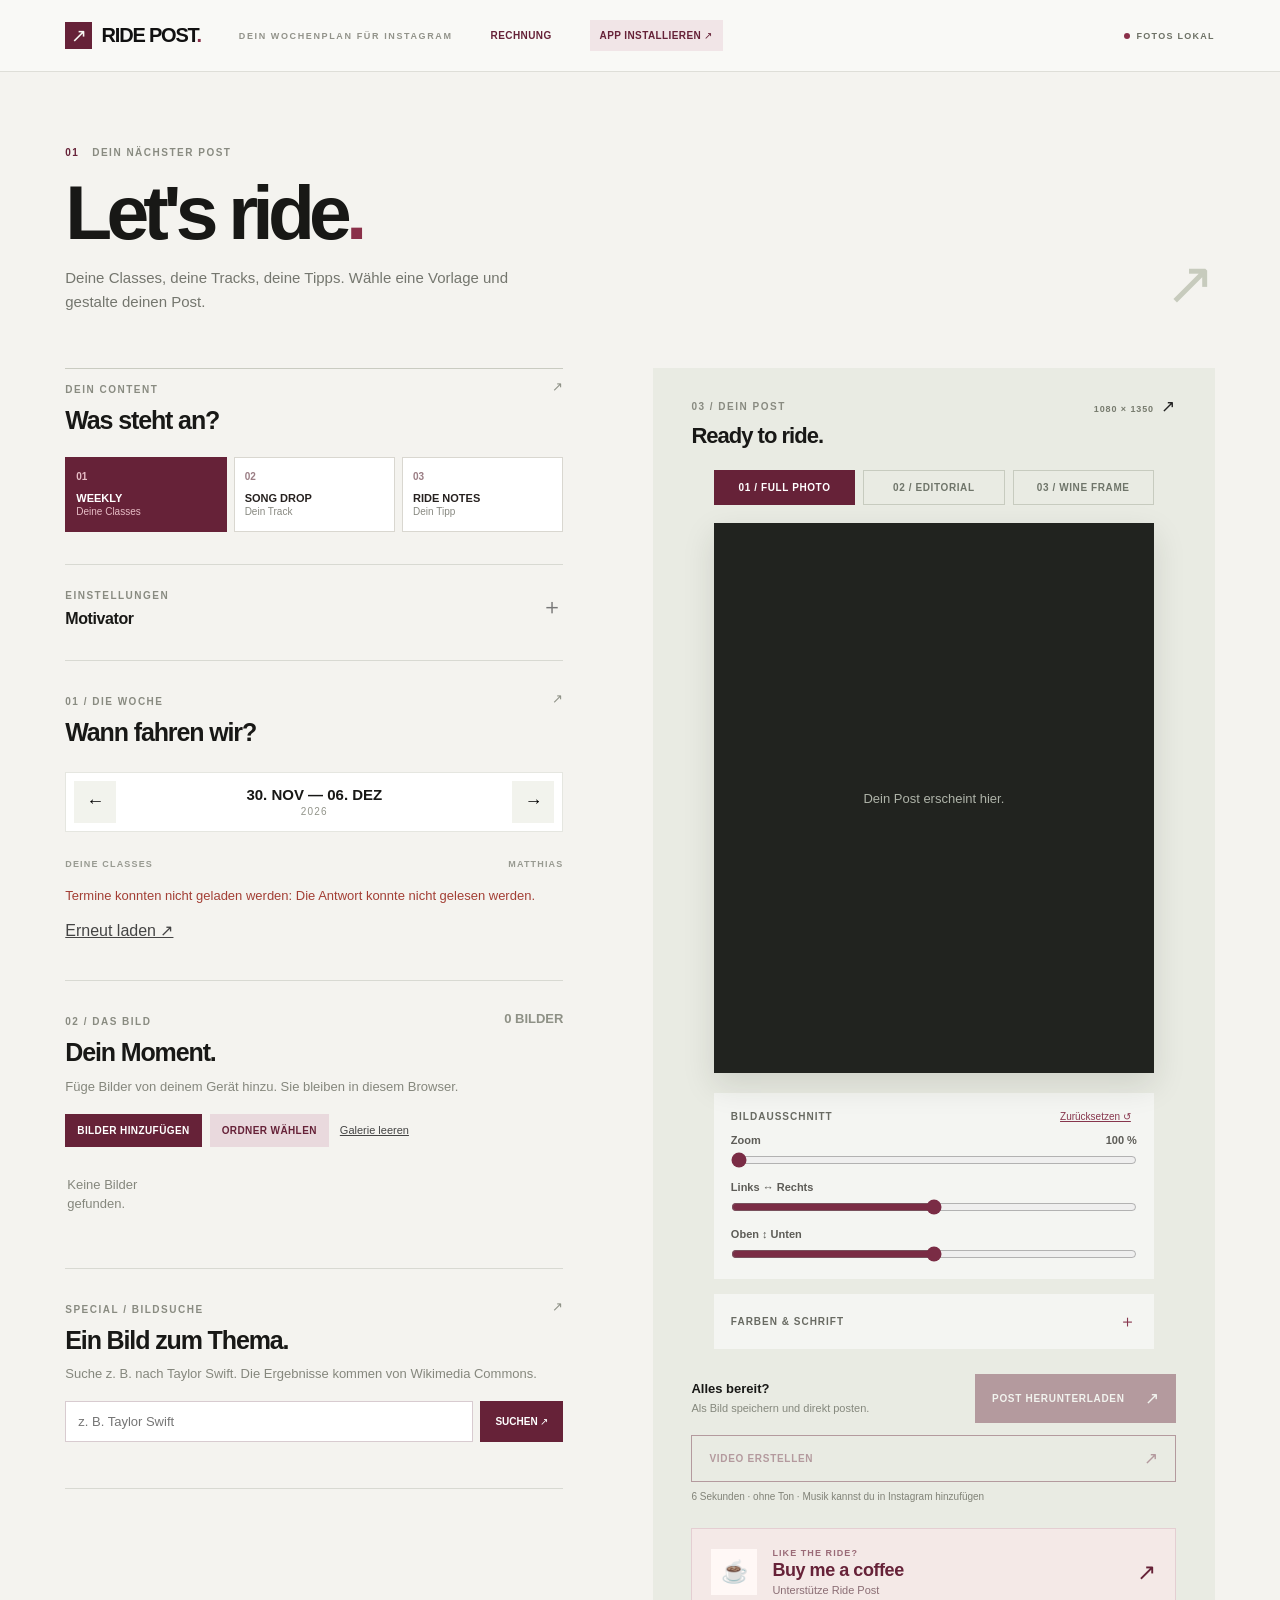
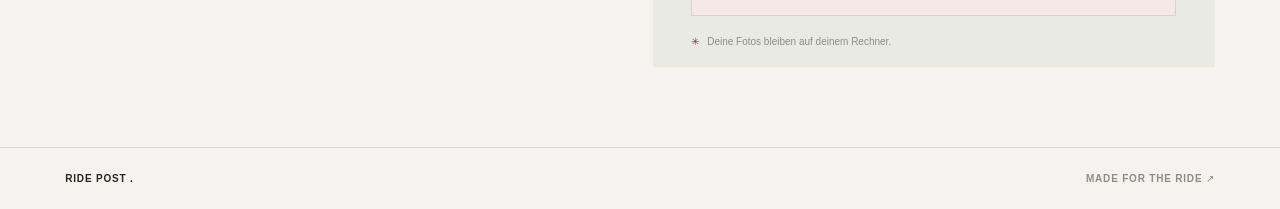
==== index.html @ 9e7bc8d4 "Build Ride Post and browser-only invoice generator" ====
<!doctype html>
<html lang="de">
<head>
  <meta charset="utf-8">
  <meta name="viewport" content="width=device-width, initial-scale=1">
  <meta name="theme-color" content="#111111">
  <meta name="apple-mobile-web-app-capable" content="yes">
  <meta name="apple-mobile-web-app-title" content="Ride Post">
  <link rel="manifest" href="/manifest.webmanifest">
  <link rel="apple-touch-icon" href="/assets/apple-touch-icon.png">
  <title>Ride Post — Dein Wochenplan</title>
  <link rel="stylesheet" href="styles.css">
  <script src="app.js" defer></script>
</head>
<body>
  <header class="topbar"><a class="brand" href="/" aria-label="Ride Post Startseite"><span class="brand-icon">↗</span> RIDE POST<span class="brand-dot">.</span></a><span class="topbar-note">DEIN WOCHENPLAN FÜR INSTAGRAM</span><a class="top-invoice" href="/invoice">RECHNUNG</a><button class="install-button" id="install-app" type="button">APP INSTALLIEREN ↗</button><span class="local-badge"><span></span> FOTOS LOKAL</span></header>
  <dialog id="install-dialog" class="install-dialog"><div class="install-dialog-head"><span class="step">RIDE POST AUF DEINEM HANDY</span><button id="install-close" type="button" aria-label="Schließen">×</button></div><h2>Immer ready to ride.</h2><p>Auf dem iPhone in <strong>Safari</strong> öffnen, auf <strong>Teilen</strong> tippen und <strong>„Zum Home-Bildschirm“</strong> wählen.</p><p class="settings-hint">Bereits im Browser gespeicherte Fotos sind in der installierten App eventuell nicht verfügbar. Du kannst sie dort erneut auswählen.</p><button id="install-ok" class="settings-save" type="button">VERSTANDEN</button></dialog>
  <main class="workspace">
    <section class="intro"><div><p class="eyebrow"><span>01</span> &nbsp; DEIN NÄCHSTER POST</p><h1>Let's ride<span>.</span></h1><p class="intro-copy">Deine Classes, deine Tracks, deine Tipps. Wähle eine Vorlage und gestalte deinen Post.</p></div><div class="intro-mark" aria-hidden="true">↗</div></section>
    <div class="main-grid">
      <section class="controls" aria-label="Post gestalten">
        <div class="panel content-panel"><div class="panel-head"><div><span class="step">DEIN CONTENT</span><h2>Was steht an?</h2></div><span class="panel-icon">↗</span></div><div class="content-selector" role="group" aria-label="Content-Vorlage auswählen"><button type="button" id="mode-week" aria-pressed="true"><strong>01</strong><span>WEEKLY<br><small>Deine Classes</small></span></button><button type="button" id="mode-song" aria-pressed="false"><strong>02</strong><span>SONG DROP<br><small>Dein Track</small></span></button><button type="button" id="mode-ride" aria-pressed="false"><strong>03</strong><span>RIDE NOTES<br><small>Dein Tipp</small></span></button></div></div>
        <details class="settings panel" id="settings-panel"><summary><span><span class="step">EINSTELLUNGEN</span><strong>Motivator</strong></span><span>＋</span></summary><form id="settings-form"><label for="instructor">Motivator suchen</label><input id="instructor" type="search" placeholder="Name eingeben …" autocomplete="off"><p class="settings-hint" id="instructor-status">Motivatoren werden geladen …</p><label class="sr-only" for="instructor-options">Motivator auswählen</label><select id="instructor-options" class="instructor-list" size="5" aria-describedby="instructor-status"></select><button type="button" id="reload-instructors" class="text-button">Liste erneut laden ↗</button><p class="settings-hint">Klicke auf einen Namen, um den Wochenplan zu laden. Deine Auswahl bleibt in diesem Browser gespeichert.</p><button class="settings-save" type="submit">MOTIVATOR ÜBERNEHMEN ↗</button><p class="settings-hint" id="settings-status" aria-live="polite"></p></form></details>
        <div class="panel week-panel" id="week-panel"><div class="panel-head"><div><span class="step">01 / DIE WOCHE</span><h2>Wann fahren wir?</h2></div><span class="panel-icon">↗</span></div><div class="week-selector"><button id="prev-week" class="arrow" aria-label="Vorherige Woche">←</button><div><span id="week-label" class="week-label">Woche wird geladen …</span><span id="week-year" class="week-year"></span></div><button id="next-week" class="arrow" aria-label="Nächste Woche">→</button></div><div class="events-heading"><span>DEINE CLASSES</span><span id="instructor-label">MATTHIAS</span></div><div id="events" class="event-list" aria-live="polite"><p class="notice">Termine werden geladen …</p></div><button id="retry" class="text-button" type="button" hidden>Erneut laden ↗</button></div>
        <div class="panel story-panel" id="story-panel" hidden><div class="panel-head"><div><span class="step" id="story-step">01 / DEIN TRACK</span><h2 id="story-heading">What’s on repeat?</h2></div><span class="panel-icon">↗</span></div><p class="panel-copy" id="story-intro">Verrate uns den Track, den du gerade feierst.</p><label id="story-title-label" for="story-title">Track / Remix</label><input type="text" id="story-title" maxlength="90" placeholder="Tracktitel oder Remix"><label id="story-subtitle-label" for="story-subtitle">Artist / Remix von</label><input type="text" id="story-subtitle" maxlength="75" placeholder="Artist oder Remix-Credit"><label id="story-body-label" for="story-body">Deine Notiz</label><textarea id="story-body" maxlength="180" rows="3" placeholder="Was macht den Track besonders?"></textarea><label for="story-cta">Abschluss <span>optional</span></label><input type="text" id="story-cta" maxlength="45" placeholder="z. B. SAVE THIS TRACK"><p class="settings-hint" id="story-help">Die Angaben kannst du frei ändern. Füge beim Posten den Musik- oder Remix-Credit hinzu.</p></div>
        <div class="panel photo-panel"><div class="panel-head"><div><span class="step">02 / DAS BILD</span><h2>Dein Moment.</h2></div><span id="photo-count" class="panel-icon">—</span></div><p class="panel-copy">Füge Bilder von deinem Gerät hinzu. Sie bleiben in diesem Browser.</p><div class="photo-actions"><label class="file-button">BILDER HINZUFÜGEN <input id="file-input" type="file" accept="image/jpeg,image/png,image/webp" multiple></label><label class="file-button secondary">ORDNER WÄHLEN <input id="folder-input" type="file" accept="image/jpeg,image/png,image/webp" multiple webkitdirectory></label><button type="button" id="clear-photos" class="text-button">Galerie leeren</button></div><div id="photos" class="photo-grid" aria-label="Foto auswählen"><p class="notice">Bilder werden geladen …</p></div><p id="photo-status" class="photo-status" aria-live="polite"></p></div>
        <div class="panel special-panel"><div class="panel-head"><div><span class="step">SPECIAL / BILDSUCHE</span><h2>Ein Bild zum Thema.</h2></div><span class="panel-icon">↗</span></div><p class="panel-copy">Suche z. B. nach Taylor Swift. Die Ergebnisse kommen von Wikimedia Commons.</p><form id="commons-form" class="commons-form"><label class="sr-only" for="commons-query">Bildthema</label><input id="commons-query" type="search" placeholder="z. B. Taylor Swift" maxlength="120" required><button type="submit">SUCHEN ↗</button></form><p class="settings-hint" id="commons-status" aria-live="polite"></p><div id="commons-results" class="photo-grid commons-results" aria-label="Suchergebnisse"></div><div id="commons-credit" class="commons-credit" hidden><strong id="commons-credit-title"></strong><span id="commons-credit-info"></span><a id="commons-credit-link" target="_blank" rel="noopener noreferrer">Quelle &amp; Lizenz ansehen ↗</a><button id="commons-copy" type="button" class="text-button">Quellenangabe kopieren</button><small>Bitte die Lizenzbedingungen des gewählten Bildes vor dem Posten prüfen.</small></div></div>
      </section>
      <section class="preview-column" aria-label="Post Vorschau"><div class="preview-top"><div><span class="step">03 / DEIN POST</span><h2>Ready to ride.</h2></div><span class="format-tag">1080 × 1350 <span>↗</span></span></div><div class="design-selector" role="group" aria-label="Post-Design auswählen"><button type="button" id="design-dark" aria-pressed="true">01 / FULL PHOTO</button><button type="button" id="design-light" aria-pressed="false">02 / EDITORIAL</button><button type="button" id="design-frame" aria-pressed="false">03 / WINE FRAME</button></div><button type="button" id="wording-next" class="wording-button" hidden>ÜBERSCHRIFT WECHSELN ↻</button><div class="preview-frame"><canvas id="post" width="1080" height="1350" aria-label="Vorschau des Instagram-Posts"></canvas><div id="canvas-placeholder" class="canvas-placeholder">Dein Post erscheint hier.</div></div><div class="image-controls" aria-label="Bildausschnitt anpassen"><div class="image-controls-head"><strong>BILDAUSSCHNITT</strong><button id="image-reset" type="button">Zurücksetzen ↺</button></div><label for="image-zoom">Zoom <output id="zoom-value">100 %</output></label><input type="range" id="image-zoom" min="100" max="300" value="100" step="1"><label for="image-x">Links ↔ Rechts</label><input type="range" id="image-x" min="-100" max="100" value="0" step="1"><label for="image-y">Oben ↕ Unten</label><input type="range" id="image-y" min="-100" max="100" value="0" step="1"></div><details class="custom-panel" id="custom-panel"><summary><span>FARBEN &amp; SCHRIFT</span><span>＋</span></summary><div class="custom-body"><label for="font-choice">Schriftart</label><select id="font-choice"><option value="modern">Modern</option><option value="serif">Editorial Serif</option><option value="condensed">Sportlich</option><option value="rounded">Soft</option></select><div class="color-grid"><label for="color-ink"><span>Dunkle Schrift / Rahmen</span><input type="color" id="color-ink" value="#6d2339"></label><label for="color-light"><span>Helle Schrift</span><input type="color" id="color-light" value="#f4dfda"></label><label for="color-accent"><span>Akzent</span><input type="color" id="color-accent" value="#e6b1bd"></label><label for="color-paper"><span>Editorial-Hintergrund</span><input type="color" id="color-paper" value="#f4f3ed"></label></div><button id="custom-reset" type="button">Gestaltung zurücksetzen ↺</button><p>Farben und Schrift werden in diesem Browser gespeichert.</p></div></details><div class="download-row"><div class="download-copy"><strong>Alles bereit?</strong><span>Als Bild speichern und direkt posten.</span></div><button id="download" class="primary-button" disabled>POST HERUNTERLADEN <span>↗</span></button></div><div class="video-export"><button id="video-download" class="video-button" type="button" disabled>VIDEO ERSTELLEN <span>↗</span></button><p id="video-status" aria-live="polite">6 Sekunden · ohne Ton · Musik kannst du in Instagram hinzufügen</p></div><a class="coffee-card" href="https://buymeacoffee.com/mholetsgo" target="_blank" rel="noopener noreferrer"><span class="coffee-cup" aria-hidden="true">☕</span><span class="coffee-card-text"><small>LIKE THE RIDE?</small><strong>Buy me a coffee</strong><span>Unterstütze Ride Post</span></span><span class="coffee-arrow" aria-hidden="true">↗</span></a><p class="privacy-note"><span>✳</span> Deine Fotos bleiben auf deinem Rechner.</p></section>
    </div>
  </main>
  <footer><span>RIDE POST <span class="brand-dot">.</span></span><span>MADE FOR THE RIDE ↗</span></footer>
<script src="/install.js" defer></script>
</body>
</html>
---- styles.css ----
:root{font-family:Inter,-apple-system,BlinkMacSystemFont,"Segoe UI",sans-serif;color:#181816;background:#f4f3ef;font-synthesis:none}*{box-sizing:border-box}body{margin:0}button{font:inherit}button:focus-visible{outline:3px solid #bcff63;outline-offset:3px}.topbar{height:72px;padding:0 5.1%;display:flex;align-items:center;border-bottom:1px solid #deded8;background:#f9f9f6;gap:38px}.brand{font-weight:900;letter-spacing:-.06em;font-size:20px;color:#111;text-decoration:none;white-space:nowrap}.brand-icon{font-size:19px;display:inline-flex;align-items:center;justify-content:center;color:#f8f8f3;background:#171714;width:27px;height:27px;letter-spacing:0;margin-right:5px}.brand-dot{color:#86ad47}.topbar-note{font-size:9px;letter-spacing:.18em;font-weight:700;color:#92938a}.local-badge{margin-left:auto;font-size:9px;letter-spacing:.14em;font-weight:800;color:#6e7266;display:flex;align-items:center;gap:7px}.local-badge span{width:6px;height:6px;background:#a3cf67;border-radius:50%}.workspace{max-width:1430px;margin:auto;padding:65px 5.1% 80px}.intro{display:flex;align-items:end;justify-content:space-between;margin-bottom:54px}.eyebrow,.step{font-size:10px;letter-spacing:.15em;font-weight:800;color:#898b81}.eyebrow span{color:#1b1c18}.intro h1{font-size:clamp(52px,6vw,89px);line-height:.94;letter-spacing:-.075em;margin:18px 0 18px;font-weight:800}.intro h1 span{color:#a2c670}.intro-copy{font-size:15px;color:#74766e;line-height:1.6;margin:0;max-width:490px}.intro-mark{font-size:60px;color:#c7cbbd;line-height:1}.main-grid{display:grid;grid-template-columns:minmax(350px,.94fr) minmax(410px,1.06fr);gap:clamp(35px,7vw,100px);align-items:start}.controls{border-top:1px solid #c9cbc1}.panel{padding:30px 0 32px;border-bottom:1px solid #d8d9d2}.panel-head,.preview-top{display:flex;justify-content:space-between;align-items:start}.panel h2,.preview-top h2{font-size:25px;letter-spacing:-.045em;margin:10px 0 0;line-height:1.1}.panel-icon{font-size:13px;font-weight:800;color:#8e9186}.week-selector{display:flex;align-items:center;justify-content:space-between;background:#fff;margin-top:25px;padding:8px;border:1px solid #e5e6e0}.week-selector>div{text-align:center;display:flex;flex-direction:column;gap:3px}.week-label{font-size:15px;font-weight:750}.week-year{font-size:10px;color:#92948a;letter-spacing:.12em}.arrow{border:0;width:42px;height:42px;background:#f2f3ed;cursor:pointer;font-size:18px}.arrow:hover{background:#e5e9dc}.events-heading{display:flex;justify-content:space-between;font-size:9px;letter-spacing:.13em;color:#989a91;font-weight:800;padding:27px 0 9px}.event-row{padding:14px 0;border-top:1px solid #dedfd8;display:grid;grid-template-columns:47px 1fr auto;align-items:center;gap:14px}.event-date{font-weight:800;font-size:13px}.event-date span{display:block;color:#9b9d94;font-size:10px;font-weight:700;text-transform:uppercase;margin-top:3px}.event-main{font-size:13px;font-weight:750}.event-main small{display:block;font-size:11px;font-weight:500;color:#8b8d83;margin-top:5px}.event-time{font-size:13px;font-weight:800;white-space:nowrap}.notice{font-size:13px;line-height:1.5;color:#85877d;margin:8px 0}.notice.error{color:#a33f35}.text-button{border:0;background:none;text-decoration:underline;padding:8px 0;cursor:pointer;color:#444}.panel-copy{font-size:13px;color:#85877d;margin:12px 0 20px}.photo-grid{display:grid;grid-template-columns:repeat(5,minmax(0,1fr));gap:7px;max-height:260px;overflow:auto;padding:2px}.photo-button{display:block;position:relative;border:0;background:#ddd;aspect-ratio:1;cursor:pointer;padding:0;overflow:hidden}.photo-button img{width:100%;height:100%;object-fit:cover;display:block}.photo-button[aria-pressed="true"]{outline:3px solid #a5c779;outline-offset:-3px}.photo-button[aria-pressed="true"]:after{content:'✓';position:absolute;right:4px;bottom:4px;font-size:12px;font-weight:900;background:#b5db85;width:20px;height:20px;display:grid;place-items:center}.photo-status{font-size:11px;color:#85877d;margin:12px 0 0;line-height:1.5}.preview-column{background:#e9ebe3;padding:28px clamp(20px,3vw,45px) 20px}.preview-top{margin-bottom:24px}.preview-top h2{font-size:22px}.format-tag{font-size:9px;letter-spacing:.1em;font-weight:800;color:#777b6e;white-space:nowrap}.format-tag span{font-size:17px;color:#222;margin-left:4px}.preview-frame{position:relative;width:min(100%,440px);margin:auto;box-shadow:0 12px 30px #20251520;background:#222;aspect-ratio:4/5}.preview-frame canvas{display:block;width:100%;height:100%;object-fit:contain}.canvas-placeholder{position:absolute;inset:0;display:grid;place-items:center;color:#aeb3a8;font-size:13px;pointer-events:none;background:#21231f}.canvas-placeholder[hidden]{display:none}.download-row{display:flex;gap:14px;justify-content:space-between;align-items:center;margin-top:25px}.download-copy{display:flex;flex-direction:column;gap:5px}.download-copy strong{font-size:13px}.download-copy span{font-size:11px;line-height:1.4;color:#85887d}.primary-button{border:0;display:flex;align-items:center;justify-content:space-between;gap:20px;background:#181a16;color:#fff;padding:16px 17px;font-size:10px;font-weight:800;letter-spacing:.07em;cursor:pointer;white-space:nowrap}.primary-button:hover:not(:disabled){background:#394434}.primary-button span{font-size:17px;line-height:1}.primary-button:disabled{opacity:.4;cursor:not-allowed}.privacy-note{font-size:10px;color:#8b8e81;margin:20px 0 0}.privacy-note span{color:#79a84d;margin-right:5px}footer{padding:25px 5.1%;border-top:1px solid #d9d9d1;display:flex;justify-content:space-between;font-size:10px;font-weight:800;letter-spacing:.08em;color:#8c8e85}footer span:first-child{color:#252620}@media(max-width:840px){.workspace{padding-top:45px}.main-grid{grid-template-columns:1fr;gap:38px}.intro{margin-bottom:35px}.intro-mark{font-size:45px}.preview-column{max-width:600px;width:100%;margin:auto}.topbar-note{display:none}.photo-grid{grid-template-columns:repeat(6,minmax(0,1fr))}}@media(max-width:450px){.topbar{height:60px}.workspace{padding:38px 5% 55px}.intro h1{font-size:53px}.intro-mark{display:none}.download-row{align-items:stretch;flex-direction:column}.primary-button{width:100%}.photo-grid{grid-template-columns:repeat(4,minmax(0,1fr))}}
:root{color-scheme:light}.settings{padding-top:20px}.settings summary{list-style:none;cursor:pointer;display:flex;justify-content:space-between;align-items:center}.settings summary::-webkit-details-marker{display:none}.settings summary strong{display:block;margin-top:7px;font-size:16px;letter-spacing:-.025em}.settings summary>span:last-child{font-size:22px;color:#777}.settings[open] summary>span:last-child{transform:rotate(45deg)}.settings form{padding-top:22px}.settings label{display:block;margin:15px 0 7px;font-size:12px;font-weight:750}.settings label span{font-weight:400;color:#85877d}.settings select,.settings textarea{display:block;width:100%;border:1px solid #d8d9d2;background:#fff;color:#181816;border-radius:0;padding:11px;font:13px -apple-system,BlinkMacSystemFont,"Segoe UI",sans-serif}.settings textarea{resize:vertical;line-height:1.5}.settings select:focus-visible,.settings textarea:focus-visible{outline:3px solid #bcff63;outline-offset:2px}.settings-hint{font-size:11px;line-height:1.5;color:#777a70;margin:8px 0}.settings-save{border:0;background:#181a16;color:white;padding:12px 15px;font-size:10px;letter-spacing:.06em;font-weight:800;cursor:pointer}.settings-save:disabled{opacity:.4;cursor:wait}.design-selector{display:flex;gap:8px;margin:-2px auto 18px;width:min(100%,440px)}.design-selector button{flex:1;border:1px solid #c7cbbf;background:transparent;color:#6f756a;padding:11px 8px;font-size:10px;font-weight:800;letter-spacing:.06em;cursor:pointer}.design-selector button[aria-pressed="true"]{background:#1c1e1a;border-color:#1c1e1a;color:white}
.brand-dot,.intro h1 span{color:#8a3049}.brand-icon{background:#662238}.local-badge span{background:#8a3049}.eyebrow span{color:#662238}.photo-button[aria-pressed="true"]{outline-color:#8a3049}.photo-button[aria-pressed="true"]:after{background:#e4c3ca;color:#662238}.privacy-note span{color:#8a3049}.settings-save,.design-selector button[aria-pressed="true"]{background:#662238;border-color:#662238}.primary-button{background:#662238}.primary-button:hover:not(:disabled){background:#87364d}.arrow:hover{background:#ecdde0}.sr-only{position:absolute;width:1px;height:1px;padding:0;margin:-1px;overflow:hidden;clip:rect(0,0,0,0);white-space:nowrap;border:0}.commons-form{display:flex;gap:7px}.commons-form input{width:100%;min-width:0;border:1px solid #d8cbd0;background:white;padding:12px;font:13px -apple-system,BlinkMacSystemFont,"Segoe UI",sans-serif}.commons-form button{border:0;background:#662238;color:#fff;white-space:nowrap;padding:10px 15px;font-size:10px;font-weight:800;cursor:pointer}.commons-results{margin-top:10px}.commons-credit{display:flex;flex-direction:column;gap:5px;margin-top:15px;padding:12px;border-left:3px solid #8a3049;background:#f3e9eb;font-size:11px;line-height:1.5;color:#684850}.commons-credit[hidden]{display:none}.commons-credit a{color:#662238;font-weight:700}.commons-credit .text-button{font-size:11px;text-align:left;padding:2px 0}.commons-credit small{color:#806c70}.special-search-link{display:block;padding:5px 0 0;border:0;background:transparent;color:#87364d;text-decoration:underline;font:inherit;font-size:10px;cursor:pointer}
.settings input[list]{display:block;width:100%;border:1px solid #d8d9d2;background:#fff;color:#181816;border-radius:0;padding:11px;font:13px -apple-system,BlinkMacSystemFont,"Segoe UI",sans-serif}.settings input[list]:focus-visible{outline:3px solid #bcff63;outline-offset:2px}
.photo-actions{display:flex;flex-wrap:wrap;gap:8px;align-items:center;margin:0 0 18px}.file-button{display:inline-flex;align-items:center;cursor:pointer;background:#662238;color:#fff;padding:11px 12px;font-size:10px;font-weight:800;letter-spacing:.04em}.file-button.secondary{background:#e9d9dd;color:#662238}.file-button input{position:absolute;width:1px;height:1px;opacity:0;overflow:hidden}.file-button:focus-within{outline:3px solid #bcff63;outline-offset:2px}.photo-actions .text-button{font-size:11px;padding-left:3px}

.wording-button{display:block;width:min(100%,440px);margin:-8px auto 14px;padding:5px 0;text-align:right;border:0;background:none;color:#87364d;font-size:10px;font-weight:800;letter-spacing:.04em;cursor:pointer}.wording-button[hidden]{display:none}
.settings input[type="search"]{display:block;width:100%;border:1px solid #d8d9d2;background:#fff;color:#181816;border-radius:0;padding:11px;font:13px -apple-system,BlinkMacSystemFont,"Segoe UI",sans-serif}.instructor-list{display:block;width:100%;min-height:160px;border:1px solid #d8d9d2;background:#fff;color:#181816;padding:4px;font:13px -apple-system,BlinkMacSystemFont,"Segoe UI",sans-serif}.instructor-list option{padding:8px 10px}.instructor-list option:checked{background:#662238;color:white}.image-controls{width:min(100%,440px);margin:20px auto 0;padding:17px;background:rgba(255,255,255,.54);display:grid;grid-template-columns:1fr;gap:6px}.image-controls-head{display:flex;align-items:center;justify-content:space-between;margin-bottom:5px}.image-controls-head strong{font-size:10px;letter-spacing:.1em;color:#686a62}.image-controls-head button{border:0;background:none;color:#87364d;font-size:10px;text-decoration:underline;cursor:pointer}.image-controls label{display:flex;justify-content:space-between;font-size:11px;font-weight:650;color:#5d5c57}.image-controls input[type="range"]{width:100%;margin:0 0 7px;accent-color:#7a2c45;cursor:pointer}.image-controls input[type="range"]:last-child{margin-bottom:0}
.custom-panel{width:min(100%,440px);margin:15px auto 0;background:rgba(255,255,255,.54)}.custom-panel summary{padding:16px 17px;list-style:none;cursor:pointer;display:flex;align-items:center;justify-content:space-between;font-size:10px;letter-spacing:.1em;font-weight:800;color:#686a62}.custom-panel summary::-webkit-details-marker{display:none}.custom-panel summary span:last-child{color:#87364d;font-size:17px}.custom-panel[open] summary span:last-child{transform:rotate(45deg)}.custom-body{padding:0 17px 16px}.custom-body>label{display:block;font-size:11px;font-weight:650;color:#5d5c57;margin-bottom:6px}.custom-body select{width:100%;padding:9px;border:1px solid #d8d9d2;background:#fff;color:#181816;font:13px -apple-system,BlinkMacSystemFont,"Segoe UI",sans-serif}.color-grid{display:grid;grid-template-columns:1fr 1fr;gap:9px;margin-top:16px}.color-grid label{display:flex;justify-content:space-between;align-items:center;gap:7px;padding:8px;background:#fff;font-size:10px;color:#5d5c57;line-height:1.3}.color-grid input[type="color"]{width:30px;height:30px;padding:1px;border:1px solid #d8d9d2;background:#fff;cursor:pointer;flex-shrink:0}.custom-body button{border:0;background:none;color:#87364d;padding:12px 0 0;font-size:10px;text-decoration:underline;cursor:pointer}.custom-body p{font-size:10px;line-height:1.4;color:#86877f;margin:10px 0 0}
.coffee-link{color:#7a2c45;text-decoration:none;font-size:10px;font-weight:800;letter-spacing:.07em;white-space:nowrap}.coffee-link:hover{text-decoration:underline}@media(max-width:450px){footer{flex-wrap:wrap;gap:16px}.coffee-link{order:3;width:100%}}
.content-panel{padding-top:10px}.content-selector{display:grid;grid-template-columns:repeat(3,minmax(0,1fr));gap:7px;margin-top:22px}.content-selector button{border:1px solid #d9d7d0;background:#fff;color:#26211f;text-align:left;padding:13px 10px;display:flex;flex-direction:column;gap:10px;cursor:pointer;min-width:0}.content-selector button strong{font-size:10px;color:#9b7e85}.content-selector button span{font-size:11px;font-weight:850;line-height:1.2}.content-selector button small{font-size:10px;font-weight:500;color:#888981}.content-selector button[aria-pressed="true"]{background:#662238;color:white;border-color:#662238}.content-selector button[aria-pressed="true"] strong,.content-selector button[aria-pressed="true"] small{color:#e6bcc5}.story-panel label{display:block;font-size:12px;font-weight:750;margin:15px 0 7px}.story-panel label span{font-weight:400;color:#85877d}.story-panel input,.story-panel textarea{display:block;width:100%;border:1px solid #d8d9d2;background:white;color:#181816;border-radius:0;padding:11px;font:13px -apple-system,BlinkMacSystemFont,"Segoe UI",sans-serif;line-height:1.5}.story-panel textarea{resize:vertical}.story-panel[hidden],.week-panel[hidden]{display:none}.video-export{width:100%;margin-top:12px}.video-button{width:100%;border:1px solid #662238;background:transparent;color:#662238;display:flex;justify-content:space-between;align-items:center;padding:14px 17px;font-size:10px;font-weight:800;letter-spacing:.07em;cursor:pointer}.video-button:hover:not(:disabled){background:#f1e5e7}.video-button:disabled{opacity:.4;cursor:not-allowed}.video-button span{font-size:17px;line-height:1}.video-export p{font-size:10px;color:#818378;line-height:1.5;margin:7px 0 0}@media(max-width:450px){.content-selector button{padding:10px 7px}.content-selector button span{font-size:10px}}
.coffee-card{display:flex;align-items:center;gap:15px;width:100%;margin-top:24px;padding:19px;background:#f4e9e7;border:1px solid #e4ced2;color:#662238;text-decoration:none;transition:background .15s,border-color .15s}.coffee-card:hover{background:#eddbdf;border-color:#cdaab2}.coffee-card:focus-visible{outline:3px solid #bcff63;outline-offset:3px}.coffee-cup{display:grid;place-items:center;width:46px;height:46px;flex-shrink:0;background:#fff8f6;font-size:22px}.coffee-card-text{display:flex;flex-direction:column;gap:3px}.coffee-card-text small{font-size:9px;font-weight:800;letter-spacing:.12em;color:#9a6b77}.coffee-card-text strong{font-size:18px;line-height:1.1;letter-spacing:-.025em}.coffee-card-text>span{font-size:11px;font-weight:500;color:#8a6d74}.coffee-arrow{margin-left:auto;font-size:23px;font-weight:700}
.top-invoice,.install-button{white-space:nowrap;color:#662238;font-size:10px;font-weight:800;text-decoration:none;letter-spacing:.04em}.install-button{background:#f1e5e7;border:0;padding:10px;cursor:pointer}.install-dialog{border:0;max-width:410px;padding:30px;color:#251c1f;box-shadow:0 20px 80px #0003}.install-dialog::backdrop{background:#24171dcc}.install-dialog h2{font-size:28px;letter-spacing:-.04em}.install-dialog p{font-size:14px;line-height:1.6}.install-dialog-head{display:flex;justify-content:space-between}.install-dialog-head button{border:0;background:none;font-size:24px;cursor:pointer}@media(max-width:840px){.topbar{gap:12px}.topbar-note{display:none}.top-invoice{margin-left:auto}.local-badge{display:none}}@media(max-width:450px){.topbar{padding-left:4%;padding-right:4%;gap:8px}.brand{font-size:13px}.install-button{font-size:9px;padding:8px}}@media(display-mode:standalone){.install-button{display:none}}
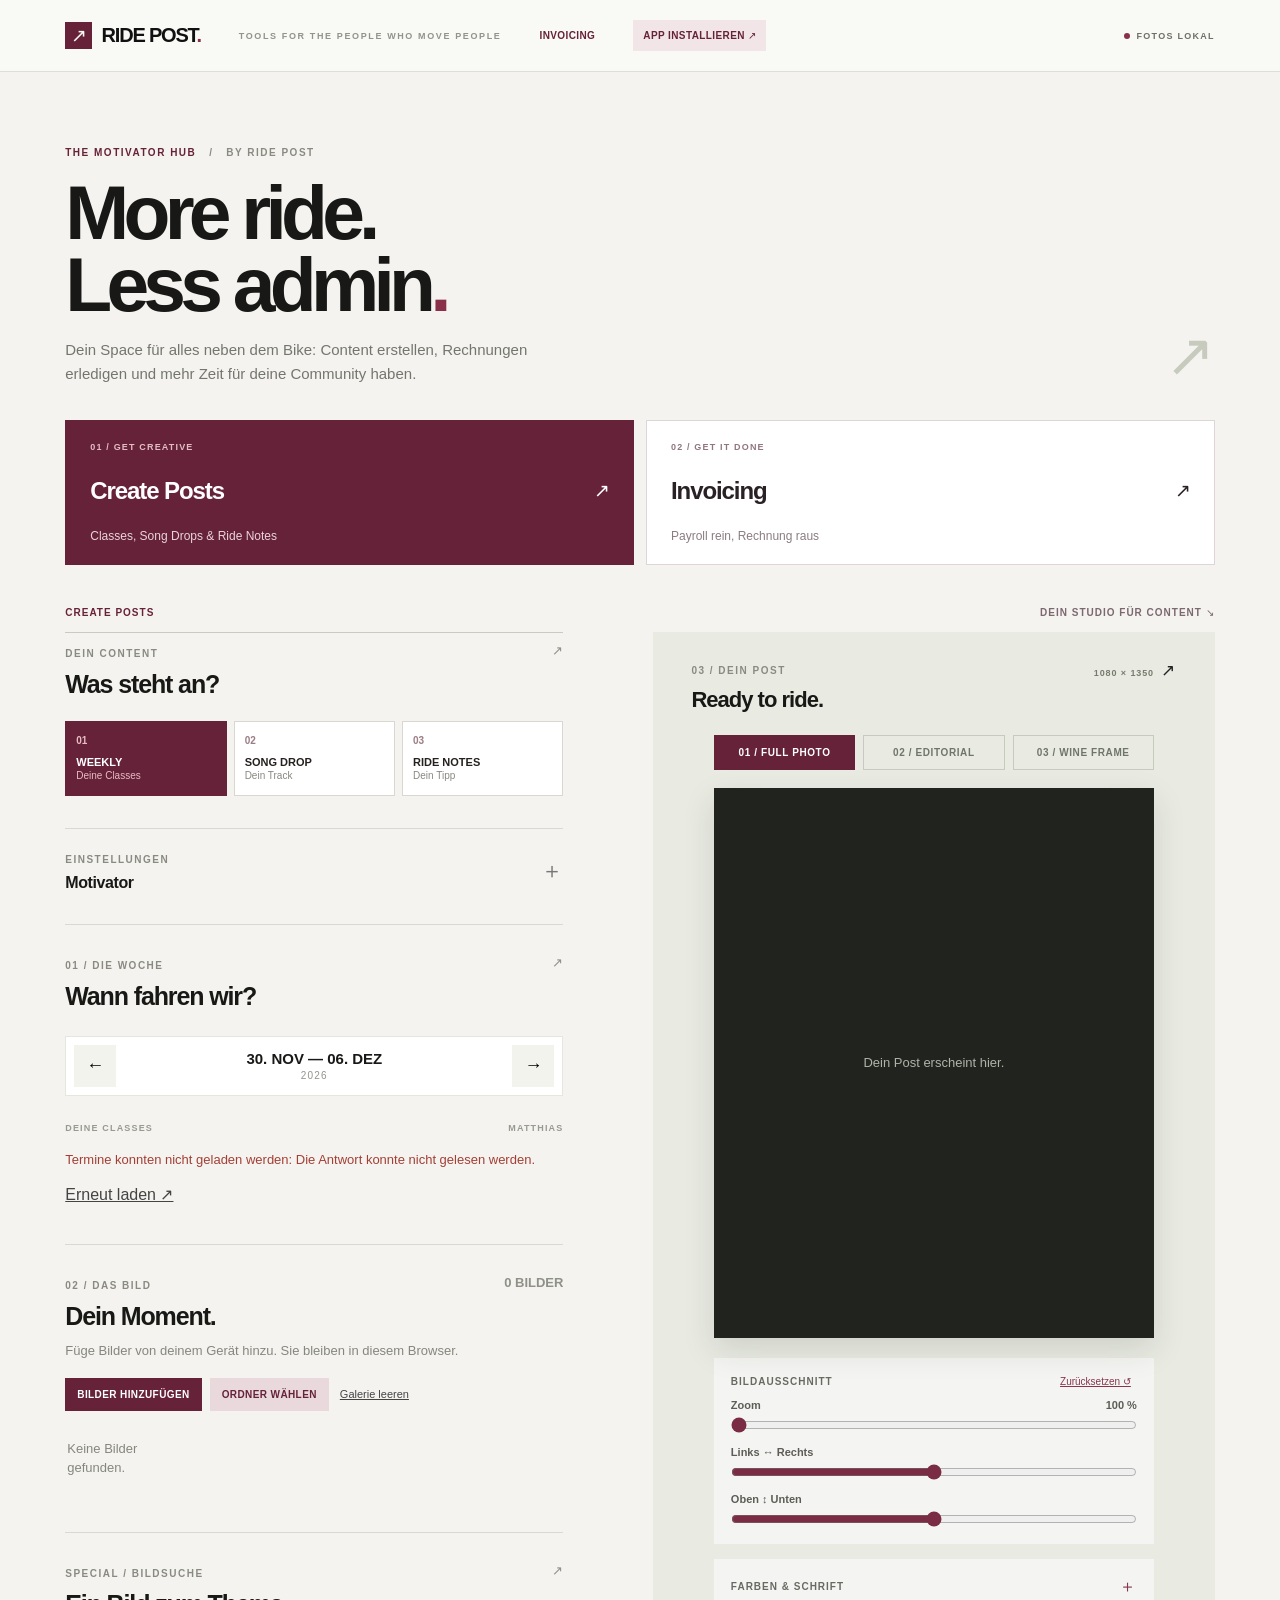
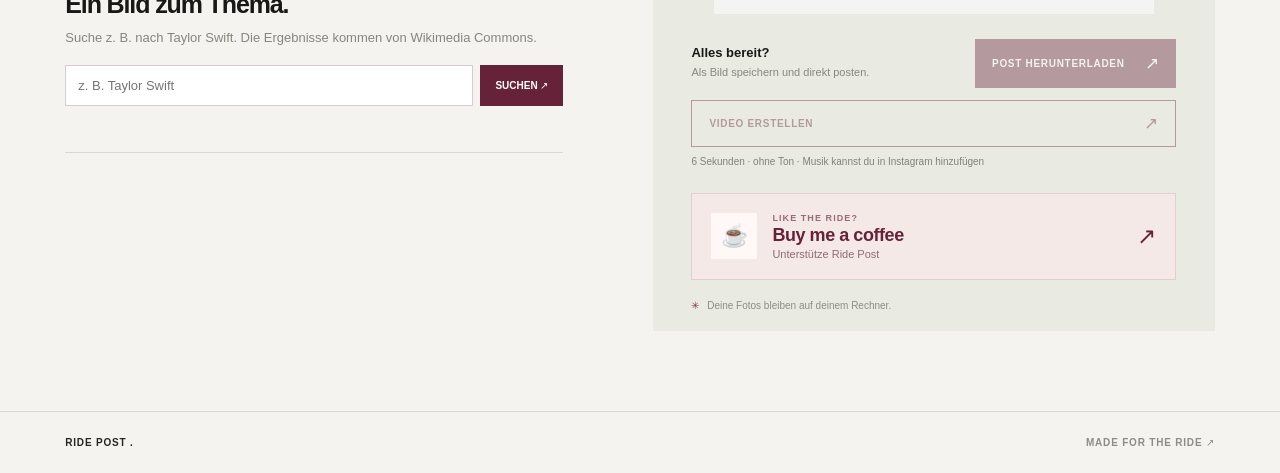
==== commit 1b793603: "Frame Ride Post as the Motivator Hub" ====
--- a/index.html
+++ b/index.html
@@ -8,15 +8,17 @@
   <meta name="apple-mobile-web-app-title" content="Ride Post">
   <link rel="manifest" href="/manifest.webmanifest">
   <link rel="apple-touch-icon" href="/assets/apple-touch-icon.png">
-  <title>Ride Post — Dein Wochenplan</title>
+  <title>The Motivator Hub — by Ride Post</title>
   <link rel="stylesheet" href="styles.css">
   <script src="app.js" defer></script>
 </head>
 <body>
-  <header class="topbar"><a class="brand" href="/" aria-label="Ride Post Startseite"><span class="brand-icon">↗</span> RIDE POST<span class="brand-dot">.</span></a><span class="topbar-note">DEIN WOCHENPLAN FÜR INSTAGRAM</span><a class="top-invoice" href="/invoice">RECHNUNG</a><button class="install-button" id="install-app" type="button">APP INSTALLIEREN ↗</button><span class="local-badge"><span></span> FOTOS LOKAL</span></header>
+  <header class="topbar"><a class="brand" href="/" aria-label="Ride Post Startseite"><span class="brand-icon">↗</span> RIDE POST<span class="brand-dot">.</span></a><span class="topbar-note">TOOLS FOR THE PEOPLE WHO MOVE PEOPLE</span><a class="top-invoice" href="/invoice">INVOICING</a><button class="install-button" id="install-app" type="button">APP INSTALLIEREN ↗</button><span class="local-badge"><span></span> FOTOS LOKAL</span></header>
   <dialog id="install-dialog" class="install-dialog"><div class="install-dialog-head"><span class="step">RIDE POST AUF DEINEM HANDY</span><button id="install-close" type="button" aria-label="Schließen">×</button></div><h2>Immer ready to ride.</h2><p>Auf dem iPhone in <strong>Safari</strong> öffnen, auf <strong>Teilen</strong> tippen und <strong>„Zum Home-Bildschirm“</strong> wählen.</p><p class="settings-hint">Bereits im Browser gespeicherte Fotos sind in der installierten App eventuell nicht verfügbar. Du kannst sie dort erneut auswählen.</p><button id="install-ok" class="settings-save" type="button">VERSTANDEN</button></dialog>
   <main class="workspace">
-    <section class="intro"><div><p class="eyebrow"><span>01</span> &nbsp; DEIN NÄCHSTER POST</p><h1>Let's ride<span>.</span></h1><p class="intro-copy">Deine Classes, deine Tracks, deine Tipps. Wähle eine Vorlage und gestalte deinen Post.</p></div><div class="intro-mark" aria-hidden="true">↗</div></section>
+    <section class="intro"><div><p class="eyebrow"><span>THE MOTIVATOR HUB</span> &nbsp; / &nbsp; BY RIDE POST</p><h1>More ride.<br>Less admin<span>.</span></h1><p class="intro-copy">Dein Space für alles neben dem Bike: Content erstellen, Rechnungen erledigen und mehr Zeit für deine Community haben.</p></div><div class="intro-mark" aria-hidden="true">↗</div></section>
+    <nav class="hub-nav" aria-label="Motivator Hub Bereiche"><a class="hub-card active" href="/" aria-current="page"><span class="hub-card-number">01 / GET CREATIVE</span><strong>Create Posts <span>↗</span></strong><small>Classes, Song Drops &amp; Ride Notes</small></a><a class="hub-card" href="/invoice"><span class="hub-card-number">02 / GET IT DONE</span><strong>Invoicing <span>↗</span></strong><small>Payroll rein, Rechnung raus</small></a></nav>
+    <div class="editor-label"><span>CREATE POSTS</span><span>DEIN STUDIO FÜR CONTENT ↘</span></div>
     <div class="main-grid">
       <section class="controls" aria-label="Post gestalten">
         <div class="panel content-panel"><div class="panel-head"><div><span class="step">DEIN CONTENT</span><h2>Was steht an?</h2></div><span class="panel-icon">↗</span></div><div class="content-selector" role="group" aria-label="Content-Vorlage auswählen"><button type="button" id="mode-week" aria-pressed="true"><strong>01</strong><span>WEEKLY<br><small>Deine Classes</small></span></button><button type="button" id="mode-song" aria-pressed="false"><strong>02</strong><span>SONG DROP<br><small>Dein Track</small></span></button><button type="button" id="mode-ride" aria-pressed="false"><strong>03</strong><span>RIDE NOTES<br><small>Dein Tipp</small></span></button></div></div>
--- a/styles.css
+++ b/styles.css
@@ -11,3 +11,4 @@
 .content-panel{padding-top:10px}.content-selector{display:grid;grid-template-columns:repeat(3,minmax(0,1fr));gap:7px;margin-top:22px}.content-selector button{border:1px solid #d9d7d0;background:#fff;color:#26211f;text-align:left;padding:13px 10px;display:flex;flex-direction:column;gap:10px;cursor:pointer;min-width:0}.content-selector button strong{font-size:10px;color:#9b7e85}.content-selector button span{font-size:11px;font-weight:850;line-height:1.2}.content-selector button small{font-size:10px;font-weight:500;color:#888981}.content-selector button[aria-pressed="true"]{background:#662238;color:white;border-color:#662238}.content-selector button[aria-pressed="true"] strong,.content-selector button[aria-pressed="true"] small{color:#e6bcc5}.story-panel label{display:block;font-size:12px;font-weight:750;margin:15px 0 7px}.story-panel label span{font-weight:400;color:#85877d}.story-panel input,.story-panel textarea{display:block;width:100%;border:1px solid #d8d9d2;background:white;color:#181816;border-radius:0;padding:11px;font:13px -apple-system,BlinkMacSystemFont,"Segoe UI",sans-serif;line-height:1.5}.story-panel textarea{resize:vertical}.story-panel[hidden],.week-panel[hidden]{display:none}.video-export{width:100%;margin-top:12px}.video-button{width:100%;border:1px solid #662238;background:transparent;color:#662238;display:flex;justify-content:space-between;align-items:center;padding:14px 17px;font-size:10px;font-weight:800;letter-spacing:.07em;cursor:pointer}.video-button:hover:not(:disabled){background:#f1e5e7}.video-button:disabled{opacity:.4;cursor:not-allowed}.video-button span{font-size:17px;line-height:1}.video-export p{font-size:10px;color:#818378;line-height:1.5;margin:7px 0 0}@media(max-width:450px){.content-selector button{padding:10px 7px}.content-selector button span{font-size:10px}}
 .coffee-card{display:flex;align-items:center;gap:15px;width:100%;margin-top:24px;padding:19px;background:#f4e9e7;border:1px solid #e4ced2;color:#662238;text-decoration:none;transition:background .15s,border-color .15s}.coffee-card:hover{background:#eddbdf;border-color:#cdaab2}.coffee-card:focus-visible{outline:3px solid #bcff63;outline-offset:3px}.coffee-cup{display:grid;place-items:center;width:46px;height:46px;flex-shrink:0;background:#fff8f6;font-size:22px}.coffee-card-text{display:flex;flex-direction:column;gap:3px}.coffee-card-text small{font-size:9px;font-weight:800;letter-spacing:.12em;color:#9a6b77}.coffee-card-text strong{font-size:18px;line-height:1.1;letter-spacing:-.025em}.coffee-card-text>span{font-size:11px;font-weight:500;color:#8a6d74}.coffee-arrow{margin-left:auto;font-size:23px;font-weight:700}
 .top-invoice,.install-button{white-space:nowrap;color:#662238;font-size:10px;font-weight:800;text-decoration:none;letter-spacing:.04em}.install-button{background:#f1e5e7;border:0;padding:10px;cursor:pointer}.install-dialog{border:0;max-width:410px;padding:30px;color:#251c1f;box-shadow:0 20px 80px #0003}.install-dialog::backdrop{background:#24171dcc}.install-dialog h2{font-size:28px;letter-spacing:-.04em}.install-dialog p{font-size:14px;line-height:1.6}.install-dialog-head{display:flex;justify-content:space-between}.install-dialog-head button{border:0;background:none;font-size:24px;cursor:pointer}@media(max-width:840px){.topbar{gap:12px}.topbar-note{display:none}.top-invoice{margin-left:auto}.local-badge{display:none}}@media(max-width:450px){.topbar{padding-left:4%;padding-right:4%;gap:8px}.brand{font-size:13px}.install-button{font-size:9px;padding:8px}}@media(display-mode:standalone){.install-button{display:none}}
+.hub-nav{display:grid;grid-template-columns:1fr 1fr;gap:12px;margin:-20px 0 42px}.hub-card{min-height:145px;display:flex;flex-direction:column;justify-content:space-between;padding:21px 24px;text-decoration:none;border:1px solid #ded5d6;background:#fff;color:#292125;transition:background .15s,border-color .15s}.hub-card:hover{background:#f2e8e9;border-color:#bc8b98}.hub-card.active{background:#662238;border-color:#662238;color:#fff}.hub-card-number{font-size:9px;letter-spacing:.13em;font-weight:800;color:#92767e}.hub-card.active .hub-card-number{color:#e2bdc6}.hub-card strong{font-size:24px;letter-spacing:-.045em;display:flex;justify-content:space-between;align-items:center}.hub-card strong span{font-size:19px}.hub-card small{font-size:12px;color:#8c7c80}.hub-card.active small{color:#ead4da}.editor-label{display:flex;justify-content:space-between;gap:10px;margin-bottom:14px;font-size:10px;font-weight:800;letter-spacing:.1em;color:#7b6870}.editor-label span:first-child{color:#662238}@media(max-width:600px){.hub-nav{gap:8px;margin:-8px 0 32px}.hub-card{padding:15px;min-height:132px}.hub-card strong{font-size:19px}.hub-card small{font-size:11px;line-height:1.3}.editor-label span:last-child{font-size:9px}.intro h1{font-size:clamp(45px,11vw,60px)}}
